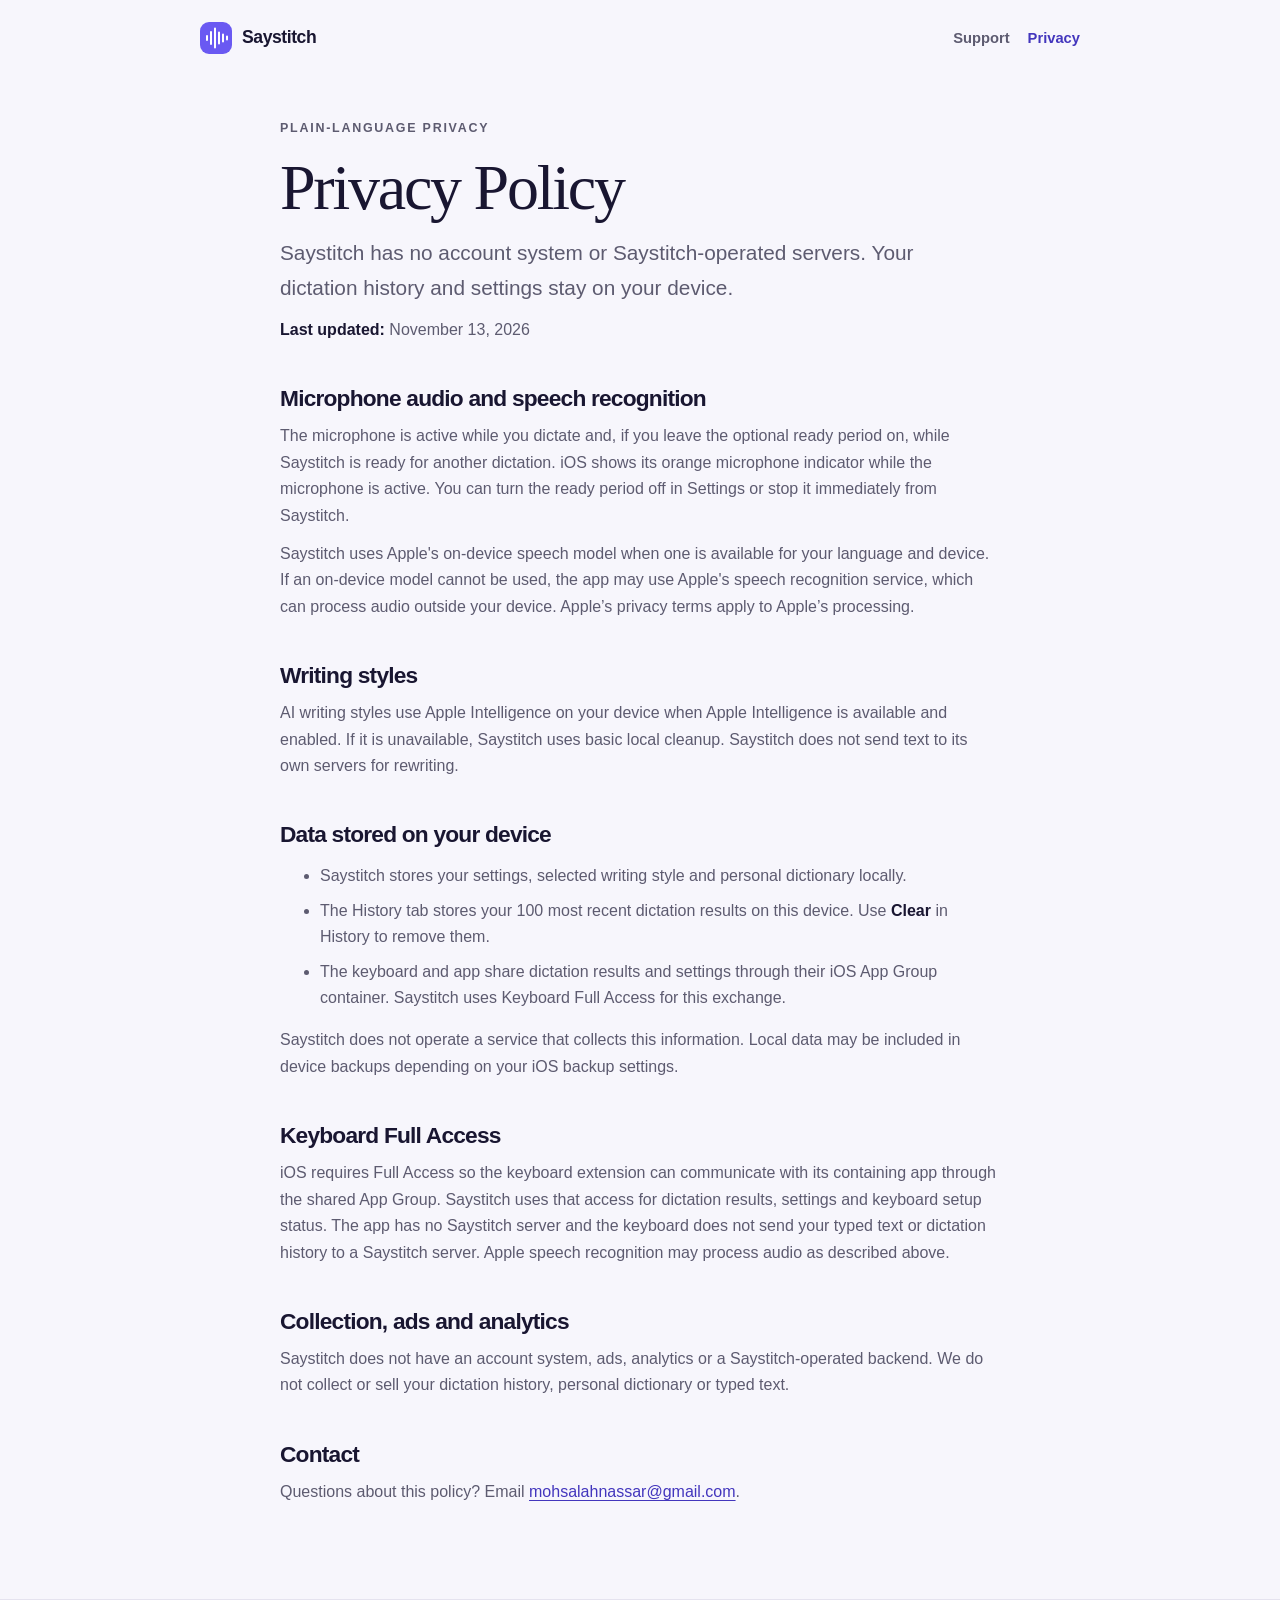
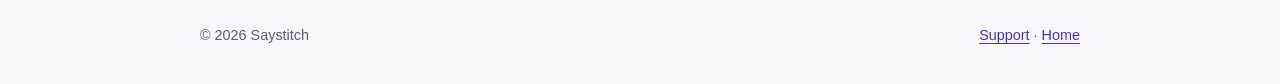
==== privacy.html @ cceb6fa2 "Add Saystitch support and privacy pages" ====
<!doctype html>
<html lang="en">
<head>
  <meta charset="utf-8">
  <meta name="viewport" content="width=device-width, initial-scale=1">
  <meta name="description" content="Saystitch privacy policy for its iOS voice keyboard.">
  <title>Privacy Policy — Saystitch</title>
  <link rel="icon" href="assets/waveform.svg" type="image/svg+xml">
  <link rel="stylesheet" href="assets/style.css">
</head>
<body>
  <header class="shell topbar">
    <a class="brand" href="index.html"><img src="assets/waveform.svg" alt=""><span>Saystitch</span></a>
    <nav class="nav" aria-label="Main navigation">
      <a href="support.html">Support</a>
      <a href="privacy.html" aria-current="page">Privacy</a>
    </nav>
  </header>
  <main class="shell content">
    <p class="eyebrow">Plain-language privacy</p>
    <h1>Privacy Policy</h1>
    <p class="lede">Saystitch has no account system or Saystitch-operated servers. Your dictation history and settings stay on your device.</p>
    <p><strong>Last updated:</strong> November 13, 2026</p>

    <h2>Microphone audio and speech recognition</h2>
    <p>The microphone is active while you dictate and, if you leave the optional ready period on, while Saystitch is ready for another dictation. iOS shows its orange microphone indicator while the microphone is active. You can turn the ready period off in Settings or stop it immediately from Saystitch.</p>
    <p>Saystitch uses Apple's on-device speech model when one is available for your language and device. If an on-device model cannot be used, the app may use Apple's speech recognition service, which can process audio outside your device. Apple’s privacy terms apply to Apple’s processing.</p>

    <h2>Writing styles</h2>
    <p>AI writing styles use Apple Intelligence on your device when Apple Intelligence is available and enabled. If it is unavailable, Saystitch uses basic local cleanup. Saystitch does not send text to its own servers for rewriting.</p>

    <h2>Data stored on your device</h2>
    <ul>
      <li>Saystitch stores your settings, selected writing style and personal dictionary locally.</li>
      <li>The History tab stores your 100 most recent dictation results on this device. Use <strong>Clear</strong> in History to remove them.</li>
      <li>The keyboard and app share dictation results and settings through their iOS App Group container. Saystitch uses Keyboard Full Access for this exchange.</li>
    </ul>
    <p>Saystitch does not operate a service that collects this information. Local data may be included in device backups depending on your iOS backup settings.</p>

    <h2>Keyboard Full Access</h2>
    <p>iOS requires Full Access so the keyboard extension can communicate with its containing app through the shared App Group. Saystitch uses that access for dictation results, settings and keyboard setup status. The app has no Saystitch server and the keyboard does not send your typed text or dictation history to a Saystitch server. Apple speech recognition may process audio as described above.</p>

    <h2>Collection, ads and analytics</h2>
    <p>Saystitch does not have an account system, ads, analytics or a Saystitch-operated backend. We do not collect or sell your dictation history, personal dictionary or typed text.</p>

    <h2>Contact</h2>
    <p>Questions about this policy? Email <a href="mailto:mohsalahnassar@gmail.com">mohsalahnassar@gmail.com</a>.</p>
  </main>
  <footer class="footer"><div class="shell footer-inner"><p>© 2026 Saystitch</p><p><a href="support.html">Support</a> · <a href="index.html">Home</a></p></div></footer>
</body>
</html>
---- assets/style.css ----
:root {
  color-scheme: light;
  --ink: #191631;
  --muted: #5d5b70;
  --violet: #5e4de8;
  --violet-dark: #4336bd;
  --lavender: #ece9ff;
  --paper: #f7f6fc;
  --line: #e5e3ef;
  font-family: -apple-system, BlinkMacSystemFont, "Segoe UI", sans-serif;
  font-synthesis: none;
  text-rendering: optimizeLegibility;
}

* { box-sizing: border-box; }
html { scroll-behavior: smooth; }
body { margin: 0; background: var(--paper); color: var(--ink); line-height: 1.65; }
a { color: var(--violet-dark); text-underline-offset: 0.18em; }
a:hover { color: var(--violet); }
a:focus-visible { outline: 3px solid var(--violet); outline-offset: 3px; border-radius: 4px; }
.shell { width: min(100% - 40px, 880px); margin-inline: auto; }
.topbar { display: flex; align-items: center; justify-content: space-between; gap: 24px; padding-block: 22px; }
.brand { display: inline-flex; align-items: center; gap: 10px; color: var(--ink); text-decoration: none; font-size: 1.1rem; font-weight: 700; letter-spacing: -0.025em; }
.brand img { width: 32px; height: 32px; }
.nav { display: flex; flex-wrap: wrap; gap: 18px; font-size: 0.92rem; font-weight: 600; }
.nav a { color: var(--muted); text-decoration: none; }
.nav a:hover, .nav a[aria-current="page"] { color: var(--violet-dark); }
.hero { padding: clamp(48px, 9vw, 88px) 0 46px; }
.eyebrow { margin: 0 0 12px; color: var(--violet-dark); font-size: 0.78rem; font-weight: 750; letter-spacing: 0.14em; text-transform: uppercase; }
h1, h2, h3 { line-height: 1.15; letter-spacing: -0.035em; }
h1 { max-width: 760px; margin: 0; font-family: Georgia, "Times New Roman", serif; font-size: clamp(2.7rem, 7vw, 5rem); font-weight: 500; }
h1 em { color: var(--violet); font-weight: 400; }
.lede { max-width: 660px; margin: 22px 0 0; color: var(--muted); font-size: clamp(1.1rem, 2.5vw, 1.3rem); }
.hero-mark { display: flex; align-items: center; justify-content: center; width: 88px; height: 88px; margin-bottom: 28px; border-radius: 26px; background: var(--lavender); }
.hero-mark img { width: 51px; height: 51px; }
.actions { display: flex; flex-wrap: wrap; gap: 12px; margin-top: 30px; }
.button { display: inline-flex; align-items: center; justify-content: center; min-height: 48px; padding: 11px 18px; border: 1px solid var(--line); border-radius: 14px; background: white; color: var(--ink); font-weight: 650; text-decoration: none; }
.button.primary { border-color: var(--violet); background: var(--violet); color: white; }
.button.primary:hover { background: var(--violet-dark); color: white; }
.grid { display: grid; grid-template-columns: repeat(2, minmax(0, 1fr)); gap: 18px; padding: 8px 0 72px; }
.card { display: block; padding: 24px; border: 1px solid var(--line); border-radius: 20px; background: white; color: inherit; text-decoration: none; transition: transform 160ms ease, border-color 160ms ease; }
.card:hover { transform: translateY(-2px); border-color: #c8c2fc; }
.card h2 { margin: 0 0 8px; font-size: 1.25rem; }
.card p { margin: 0; color: var(--muted); }
.content { max-width: 720px; padding: 30px 0 82px; }
.content h1 { font-size: clamp(2.5rem, 6vw, 4rem); }
.content h2 { margin: 42px 0 12px; font-size: 1.42rem; }
.content h3 { margin: 26px 0 8px; font-size: 1.08rem; }
.content p { margin: 12px 0; color: var(--muted); }
.content li { margin: 8px 0; color: var(--muted); }
.content strong { color: var(--ink); }
.notice { margin: 26px 0; padding: 18px 20px; border: 1px solid #dcd8ff; border-radius: 16px; background: var(--lavender); color: var(--ink); }
.notice p { margin: 0; color: inherit; }
.email { display: inline-block; margin-top: 5px; font-size: 1.1rem; font-weight: 650; }
.footer { border-top: 1px solid var(--line); padding: 24px 0 36px; color: var(--muted); font-size: 0.9rem; }
.footer-inner { display: flex; justify-content: space-between; gap: 20px; flex-wrap: wrap; }
.footer p { margin: 0; }
@media (max-width: 600px) {
  .shell { width: min(100% - 28px, 880px); }
  .topbar { align-items: flex-start; flex-direction: column; gap: 14px; }
  .grid { grid-template-columns: 1fr; padding-bottom: 52px; }
  .hero { padding-top: 42px; }
}
@media (prefers-reduced-motion: reduce) {
  html { scroll-behavior: auto; }
  *, *::before, *::after { transition-duration: 0.01ms !important; animation-duration: 0.01ms !important; animation-iteration-count: 1 !important; }
}
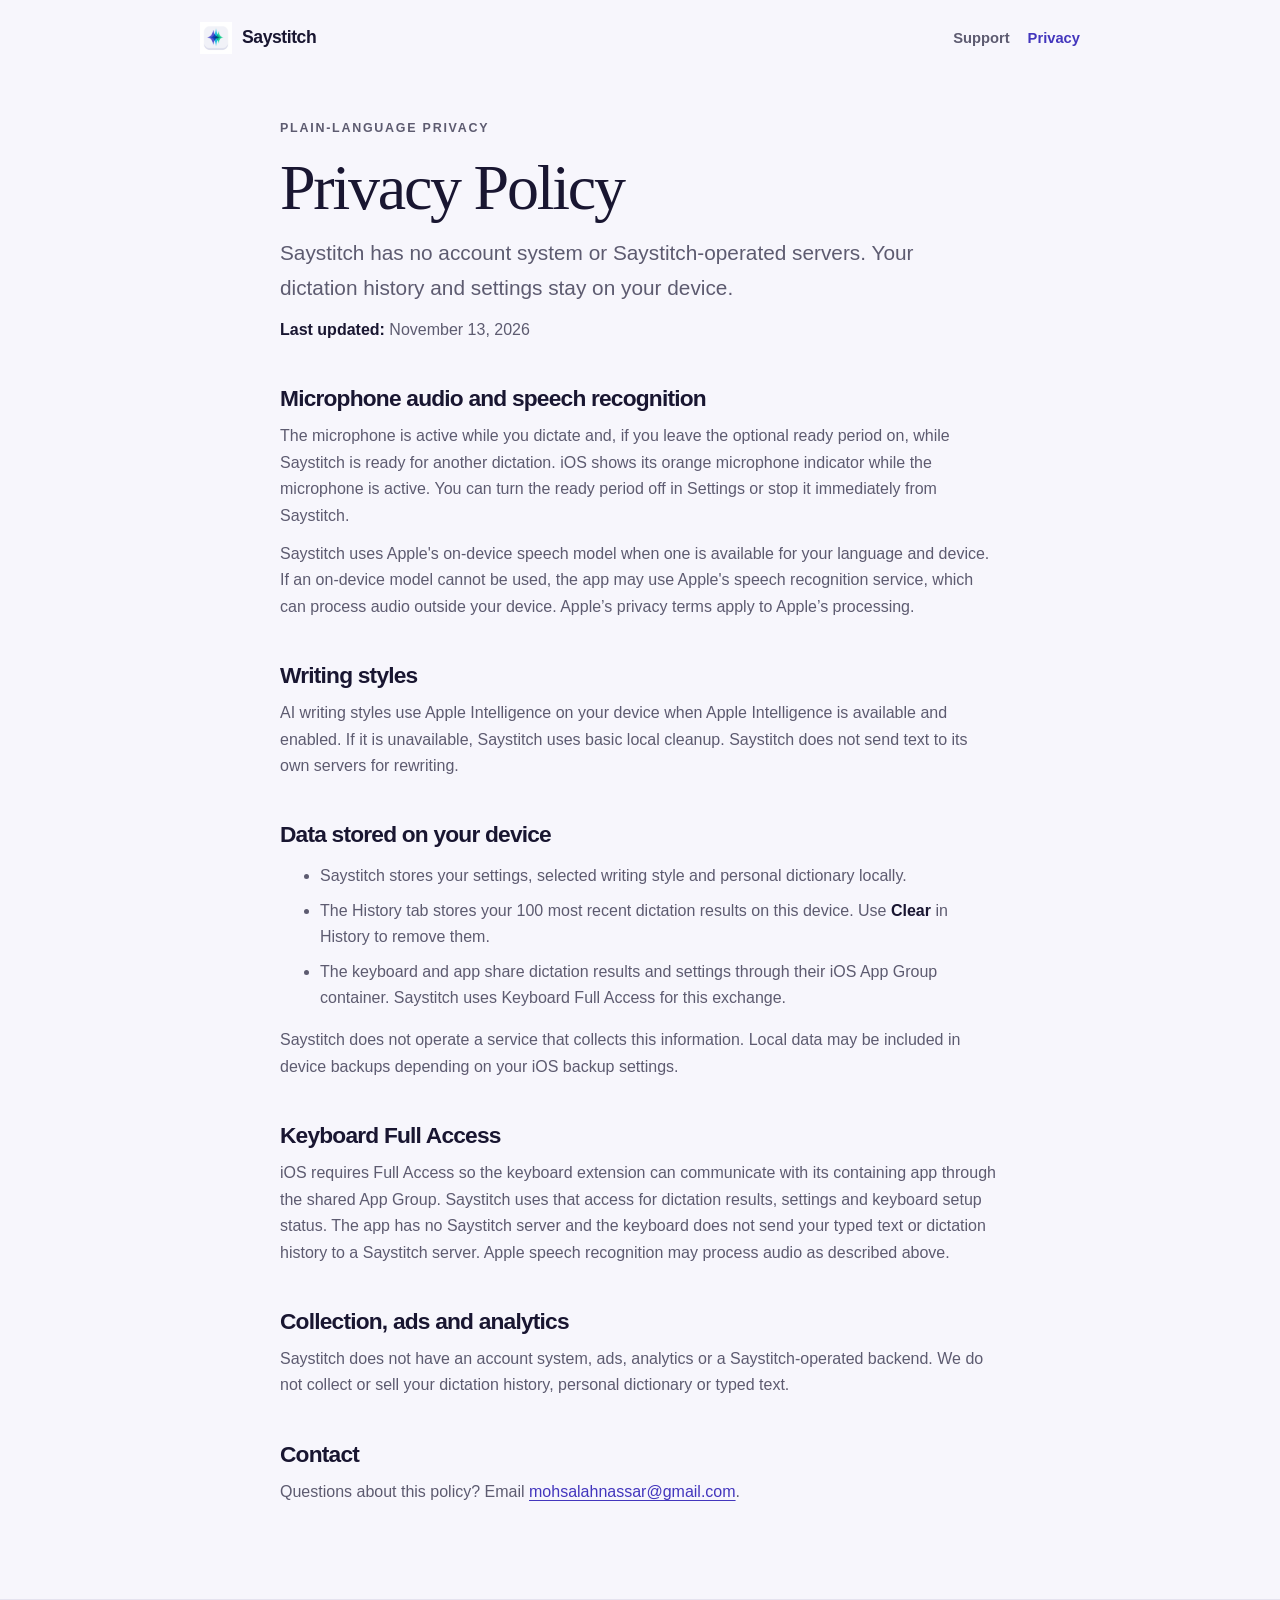
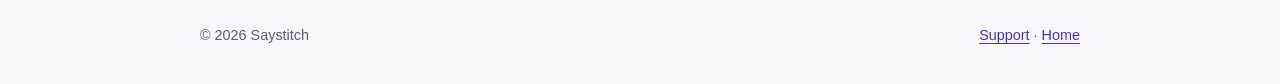
==== commit 32e01230: "SEO: landing page, meta and share tags, structured data, sitemap, new icon Co-Authored-By: Claude Op" ====
--- a/privacy.html
+++ b/privacy.html
@@ -3,14 +3,19 @@
 <head>
   <meta charset="utf-8">
   <meta name="viewport" content="width=device-width, initial-scale=1">
-  <meta name="description" content="Saystitch privacy policy for its iOS voice keyboard.">
-  <title>Privacy Policy — Saystitch</title>
-  <link rel="icon" href="assets/waveform.svg" type="image/svg+xml">
+  <meta name="description" content="How the Saystitch voice keyboard handles your microphone audio, dictation history and keyboard access. No account and no Saystitch servers.">
+  <title>Privacy Policy – Saystitch AI Voice Keyboard</title>
+  <link rel="canonical" href="https://mohamedsalahnassar.github.io/saystitch-support-pages/privacy.html">
+  <meta name="apple-itunes-app" content="app-id=6834227107">
+  <meta property="og:title" content="Privacy Policy – Saystitch AI Voice Keyboard">
+  <meta property="og:description" content="How the Saystitch voice keyboard handles your microphone audio, dictation history and keyboard access. No account and no Saystitch servers.">
+  <meta property="og:image" content="https://mohamedsalahnassar.github.io/saystitch-support-pages/assets/og-image.png">
+  <link rel="icon" href="assets/icon-180.png" type="image/png">
   <link rel="stylesheet" href="assets/style.css">
 </head>
 <body>
   <header class="shell topbar">
-    <a class="brand" href="index.html"><img src="assets/waveform.svg" alt=""><span>Saystitch</span></a>
+    <a class="brand" href="index.html"><img src="assets/icon-180.png" alt="Saystitch app icon"><span>Saystitch</span></a>
     <nav class="nav" aria-label="Main navigation">
       <a href="support.html">Support</a>
       <a href="privacy.html" aria-current="page">Privacy</a>
--- a/assets/style.css
+++ b/assets/style.css
@@ -65,3 +65,8 @@
   html { scroll-behavior: auto; }
   *, *::before, *::after { transition-duration: 0.01ms !important; animation-duration: 0.01ms !important; animation-iteration-count: 1 !important; }
 }
+.section-title { margin: 8px 0 22px; font-size: clamp(1.6rem, 4vw, 2.2rem); }
+.card h3 { margin: 0 0 8px; font-size: 1.15rem; }
+article.card:hover { transform: none; border-color: var(--line); }
+.content ol { padding-left: 1.2em; }
+.content#how, .content#faq { padding-top: 0; padding-bottom: 40px; }
